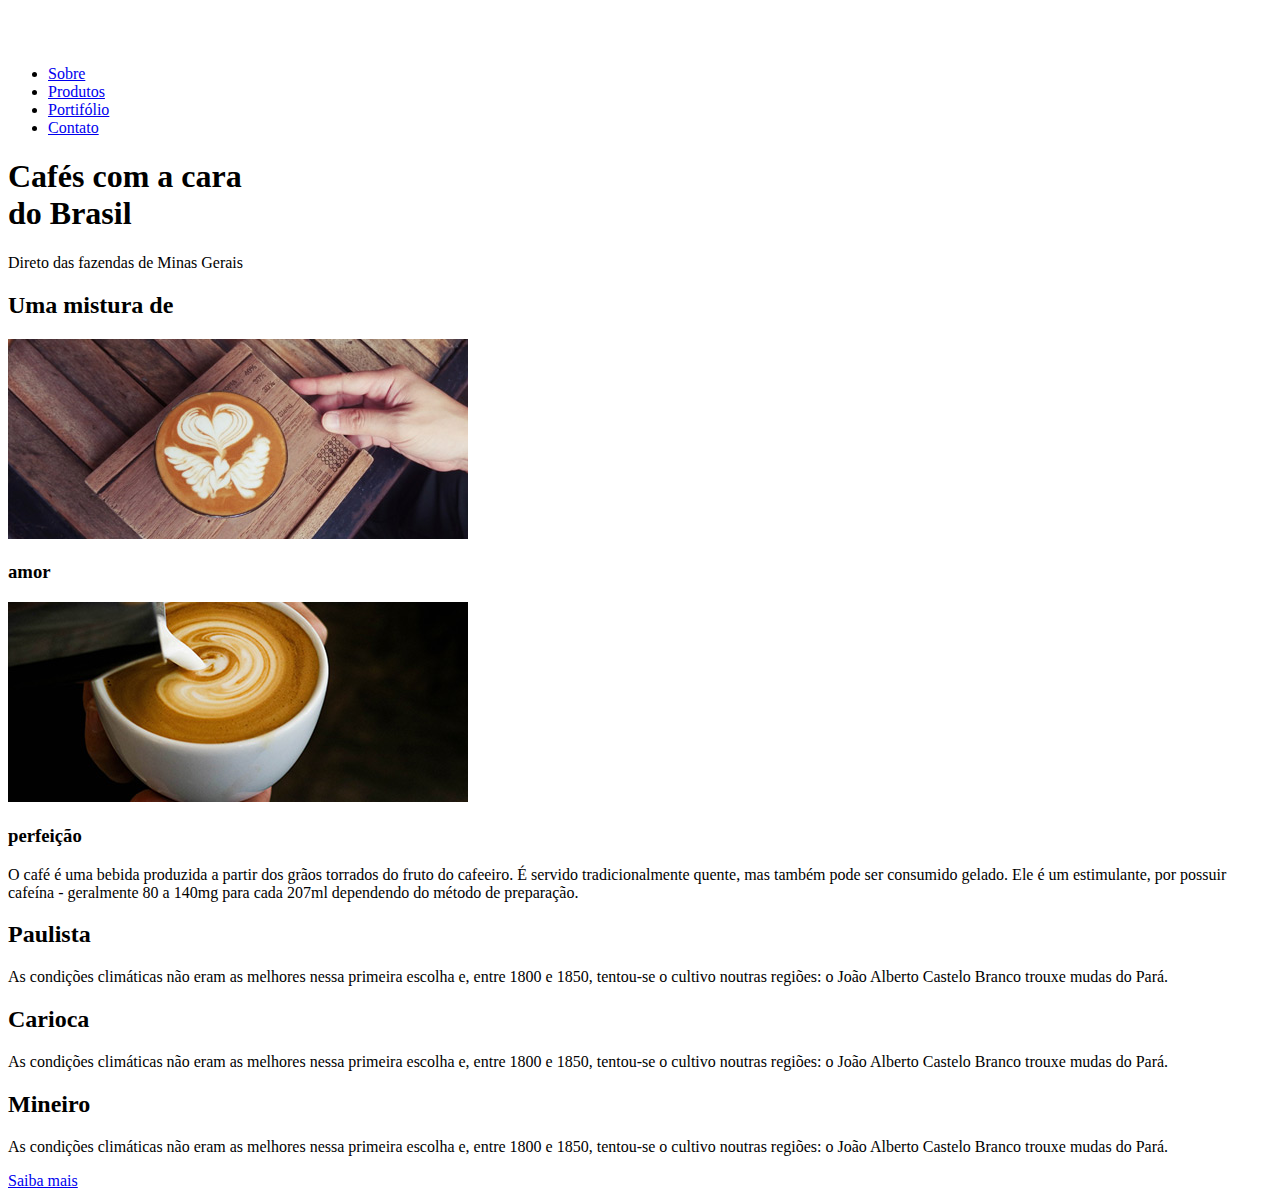
==== index.html @ f35e3384 "feat: aula 01 - create first part of html structure" ====
<!DOCTYPE html>
<html lang="pt-br">
  <head>
    <meta charset="UTF-8" />
    <meta
      name="viewport"
      content="width=device-width, initial-scale=1.0, shrink-to-fit=no"
    />
    <link rel="stylesheet" type="text/css" href="css/style.css" />
    <title>Document</title>
  </head>
  <body>
    <header>
      <div>
        <a href="#"><img src="img/brafe.png" alt="Brafé" /></a>
      </div>
      <nav>
        <ul>
          <li><a href="#">Sobre</a></li>
          <li><a href="#">Produtos</a></li>
          <li><a href="#">Portifólio</a></li>
          <li><a href="#">Contato</a></li>
        </ul>
      </nav>
    </header>
    <main>
      <h1>
        Cafés com a cara<br />
        do Brasil
      </h1>
      <p>Direto das fazendas de Minas Gerais</p>
    </main>
    <section>
      <h2>Uma mistura de</h2>
      <div>
        <div>
          <img src="img/cafe-1.jpg" alt="" />
          <h3>amor</h3>
        </div>
        <div>
          <img src="img/cafe-2.jpg" alt="" />
          <h3>perfeição</h3>
        </div>
      </div>
      <p>
        O café é uma bebida produzida a partir dos grãos torrados do fruto do
        cafeeiro. É servido tradicionalmente quente, mas também pode ser
        consumido gelado. Ele é um estimulante, por possuir cafeína - geralmente
        80 a 140mg para cada 207ml dependendo do método de preparação.
      </p>
    </section>
    <section>
      <div>
        <div>
          <h2>Paulista</h2>
          <p>
            As condições climáticas não eram as melhores nessa primeira escolha
            e, entre 1800 e 1850, tentou-se o cultivo noutras regiões: o João
            Alberto Castelo Branco trouxe mudas do Pará.
          </p>
        </div>
        <div>
          <h2>Carioca</h2>
          <p>
            As condições climáticas não eram as melhores nessa primeira escolha
            e, entre 1800 e 1850, tentou-se o cultivo noutras regiões: o João
            Alberto Castelo Branco trouxe mudas do Pará.
          </p>
        </div>
        <div>
          <h2>Mineiro</h2>
          <p>
            As condições climáticas não eram as melhores nessa primeira escolha
            e, entre 1800 e 1850, tentou-se o cultivo noutras regiões: o João
            Alberto Castelo Branco trouxe mudas do Pará.
          </p>
        </div>
      </div>
      <a href="#">Saiba mais</a>
    </section>
  </body>
</html>
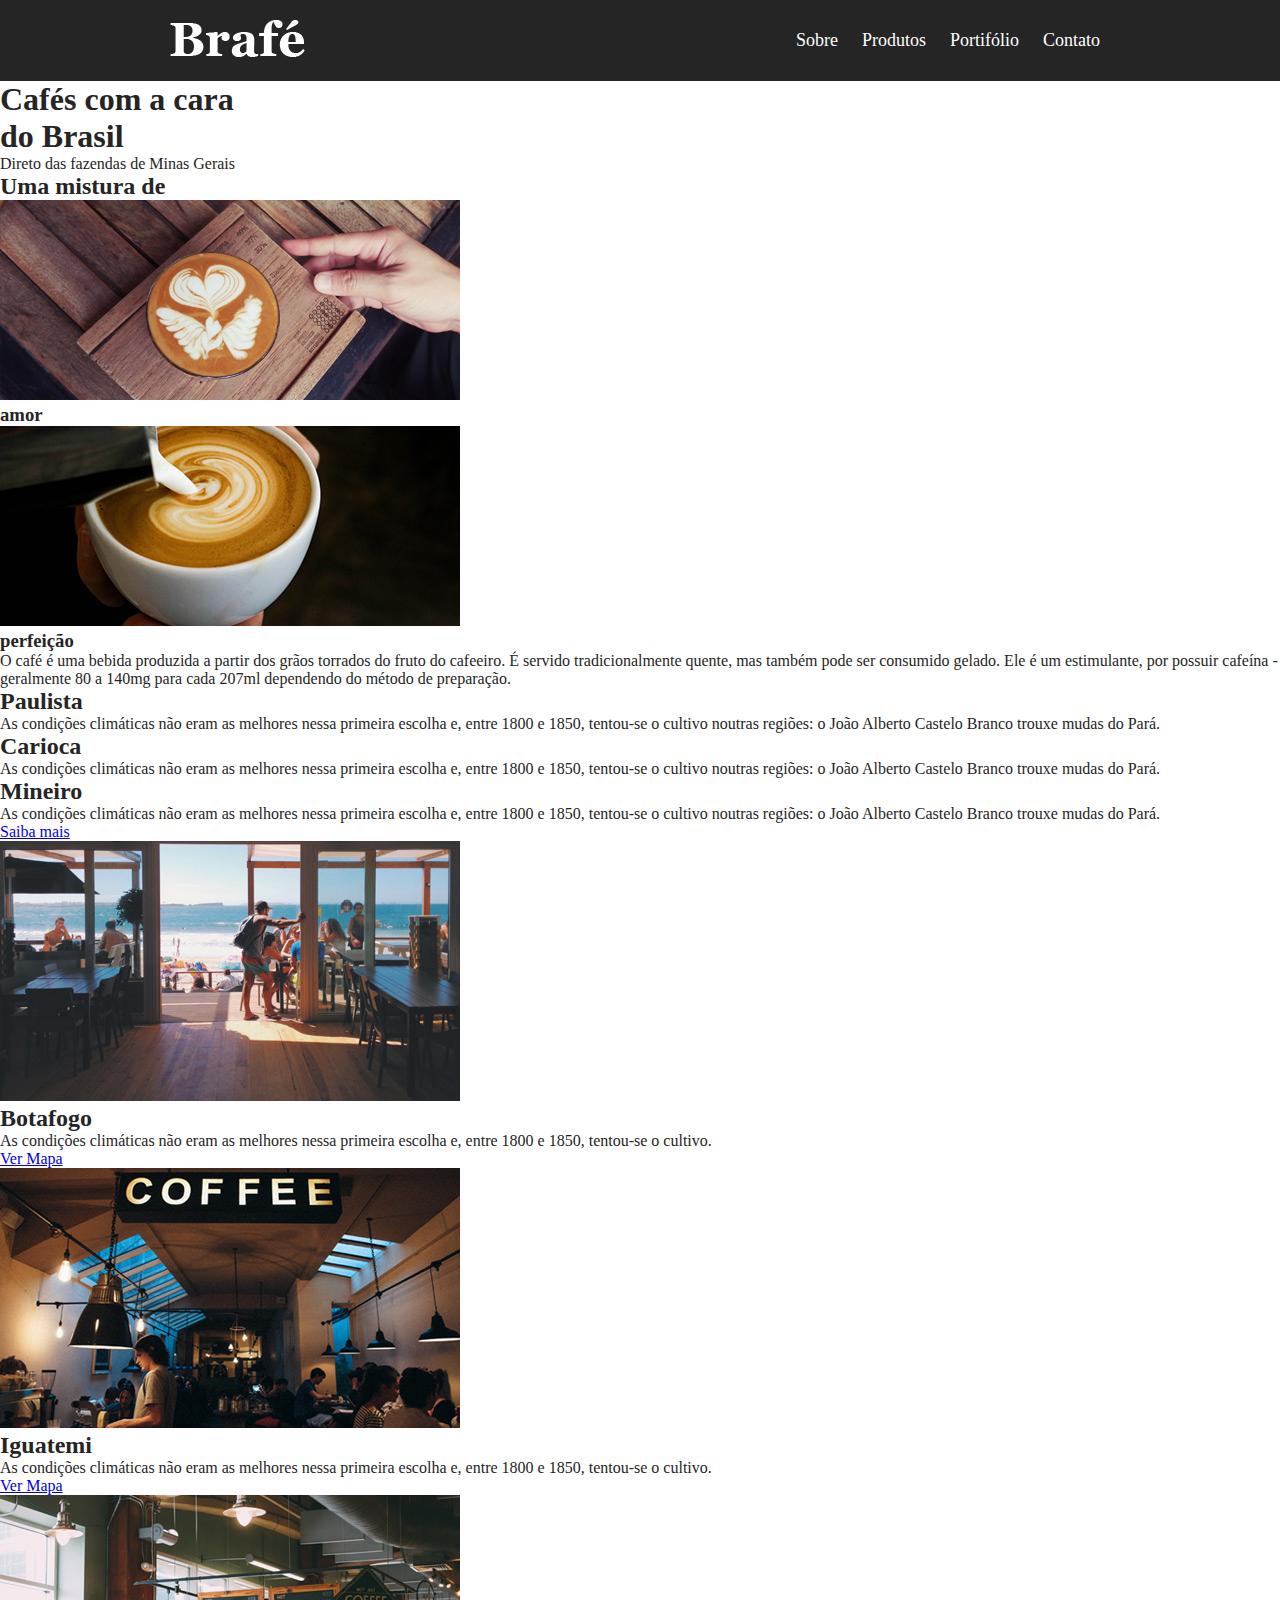
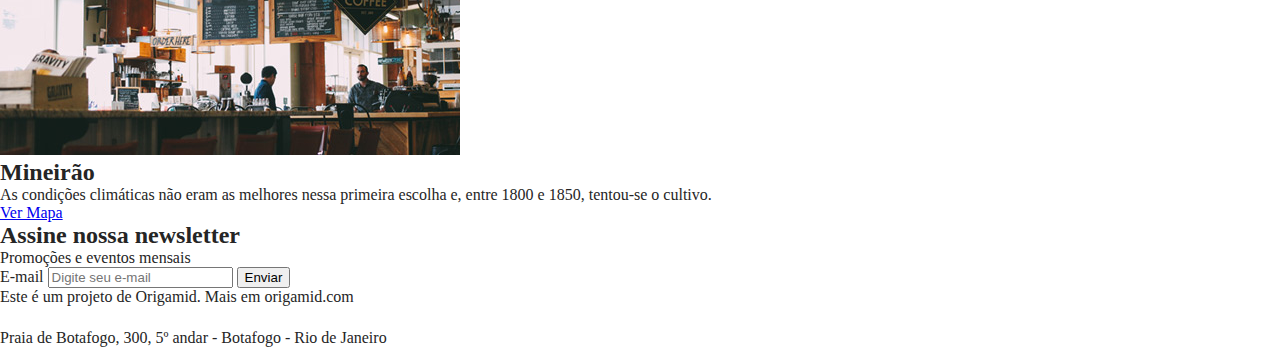
==== commit bbd89763: "aula 02 e 03 - add css reset and menu nav" ====
--- a/index.html
+++ b/index.html
@@ -6,22 +6,24 @@
       name="viewport"
       content="width=device-width, initial-scale=1.0, shrink-to-fit=no"
     />
-    <link rel="stylesheet" type="text/css" href="css/style.css" />
+    <link rel="stylesheet" type="text/css" href="./css/style.css" />
     <title>Document</title>
   </head>
   <body>
-    <header>
-      <div>
-        <a href="#"><img src="img/brafe.png" alt="Brafé" /></a>
+    <header class="menu">
+      <div class="menu-container">
+        <a href="#" class="menu-logo"
+          ><img src="img/brafe.png" alt="Brafé"
+        /></a>
+        <nav class="menu-nav">
+          <ul>
+            <li><a href="#">Sobre</a></li>
+            <li><a href="#">Produtos</a></li>
+            <li><a href="#">Portifólio</a></li>
+            <li><a href="#">Contato</a></li>
+          </ul>
+        </nav>
       </div>
-      <nav>
-        <ul>
-          <li><a href="#">Sobre</a></li>
-          <li><a href="#">Produtos</a></li>
-          <li><a href="#">Portifólio</a></li>
-          <li><a href="#">Contato</a></li>
-        </ul>
-      </nav>
     </header>
     <main>
       <h1>
@@ -78,5 +80,63 @@
       </div>
       <a href="#">Saiba mais</a>
     </section>
+    <section>
+      <div>
+        <img src="img/botafogo.jpg" alt="Brafé unidade Botafogo" />
+        <div>
+          <h2>Botafogo</h2>
+          <p>
+            As condições climáticas não eram as melhores nessa primeira escolha
+            e, entre 1800 e 1850, tentou-se o cultivo.
+          </p>
+          <a href="#">Ver Mapa</a>
+        </div>
+      </div>
+      <div>
+        <img src="img/iguatemi.jpg" alt="Brafé unidade Iguatemi" />
+        <div>
+          <h2>Iguatemi</h2>
+          <p>
+            As condições climáticas não eram as melhores nessa primeira escolha
+            e, entre 1800 e 1850, tentou-se o cultivo.
+          </p>
+          <a href="#">Ver Mapa</a>
+        </div>
+      </div>
+      <div>
+        <img src="img/mineirao.jpg" alt="Brafé unidade Mineirão" />
+        <div>
+          <h2>Mineirão</h2>
+          <p>
+            As condições climáticas não eram as melhores nessa primeira escolha
+            e, entre 1800 e 1850, tentou-se o cultivo.
+          </p>
+          <a href="#">Ver Mapa</a>
+        </div>
+      </div>
+    </section>
+    <section>
+      <div>
+        <div>
+          <h2>Assine nossa newsletter</h2>
+          <p>Promoções e eventos mensais</p>
+        </div>
+        <form>
+          <label>E-mail</label>
+          <input type="text" placeholder="Digite seu e-mail" />
+          <button type="submit">Enviar</button>
+        </form>
+      </div>
+    </section>
+
+    <footer>
+      <div>
+        <p>
+          Este é um projeto de Origamid. Mais em origamid.com <br />
+          Praia de Botafogo, 300, 5º andar - Botafogo - Rio de Janeiro
+          <img src="img/brafe.png" alt="Brafé" />
+        </p>
+      </div>
+    </footer>
   </body>
 </html>
--- a/css/style.css
+++ b/css/style.css
@@ -0,0 +1,56 @@
+/* Reset */
+body,
+h1,
+h2,
+h3,
+p,
+ul {
+  padding: 0;
+  margin: 0;
+}
+
+body {
+  font-family: Georgia, serif;
+  color: #252525;
+}
+
+.menu {
+  background: #252525;
+  padding: 20px 0;
+}
+
+.menu-container {
+  max-width: 960px;
+  margin: 0 auto;
+}
+
+/* Clearfix */
+.menu-container::after,
+.menu-container::before {
+  content: "";
+  display: table;
+  clear: both;
+}
+
+a.menu-logo {
+  display: block;
+  float: left;
+  margin-left: 10px;
+}
+
+.menu-nav {
+  float: right;
+  margin-right: 10px;
+}
+
+.menu-nav li {
+  display: inline-block;
+}
+
+.menu-nav a {
+  display: block;
+  padding: 10px;
+  text-decoration: none;
+  color: #fff;
+  font-size: 1.125em;
+}
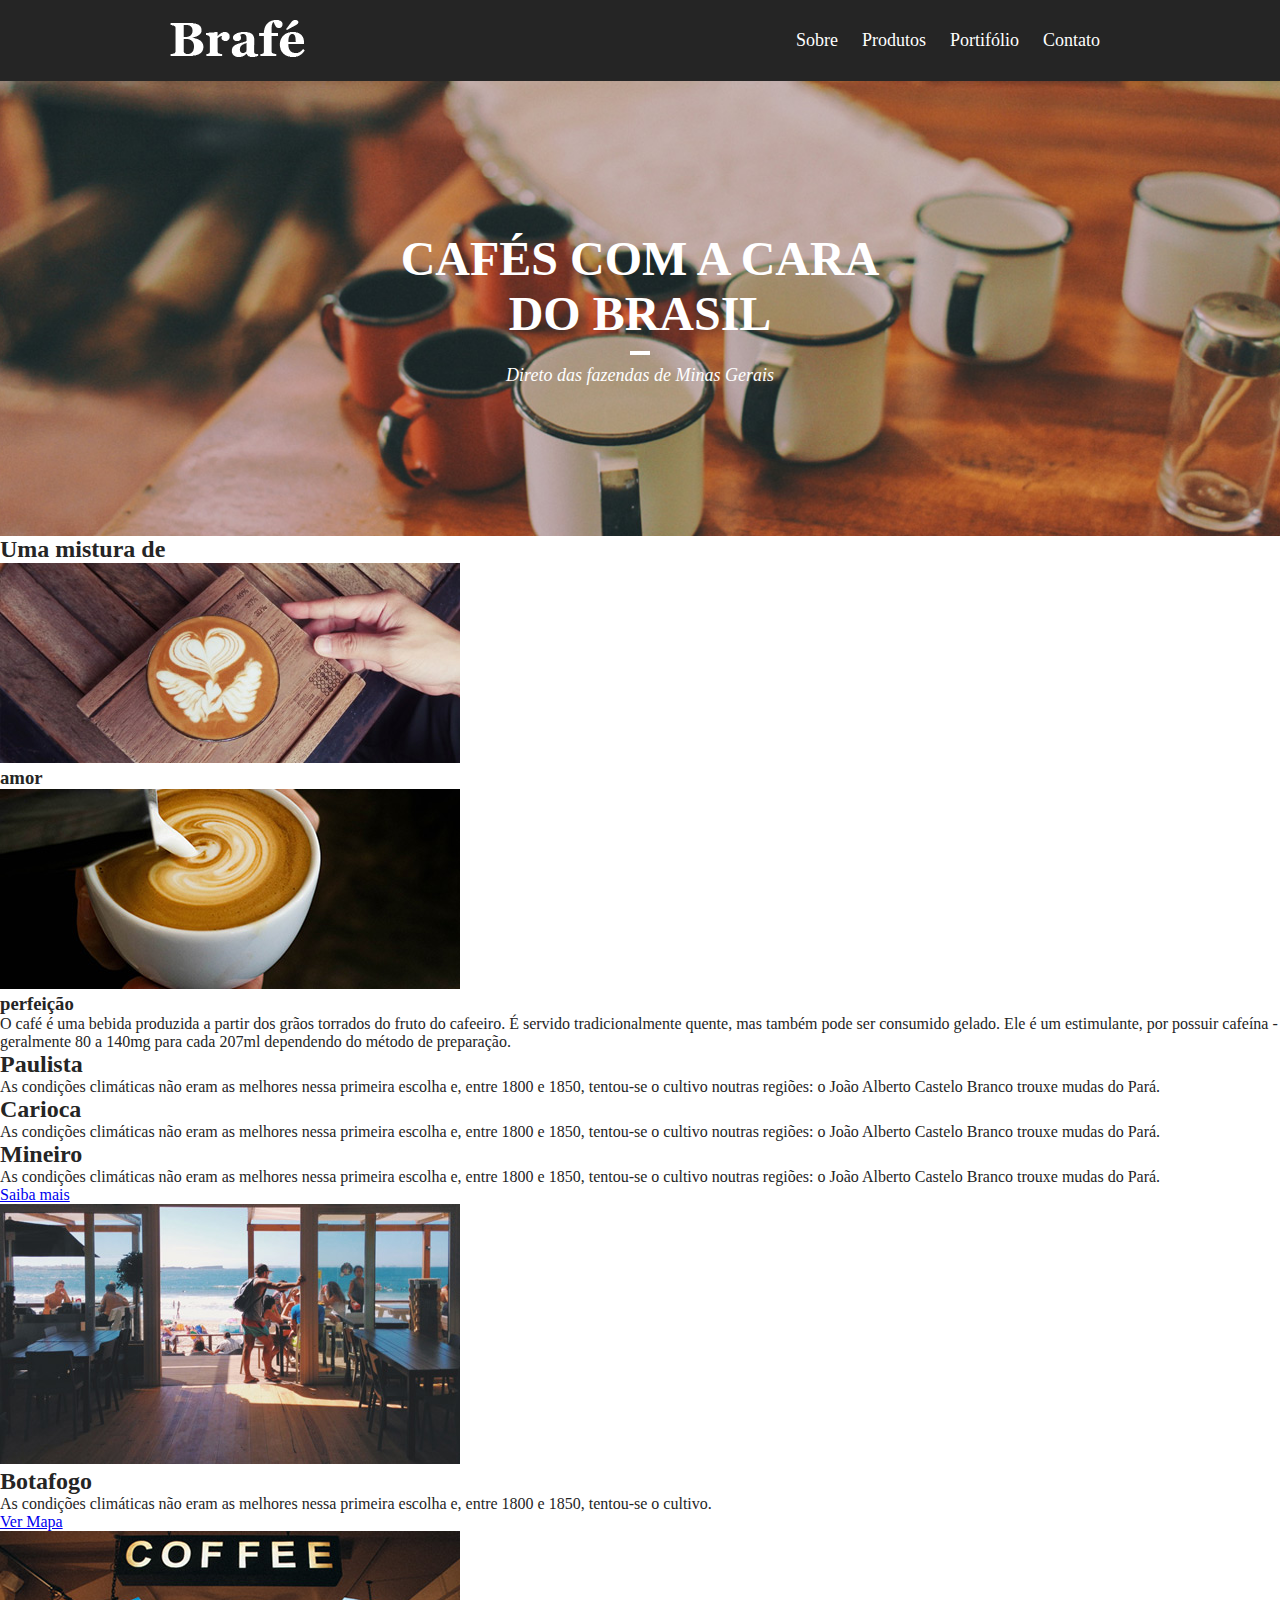
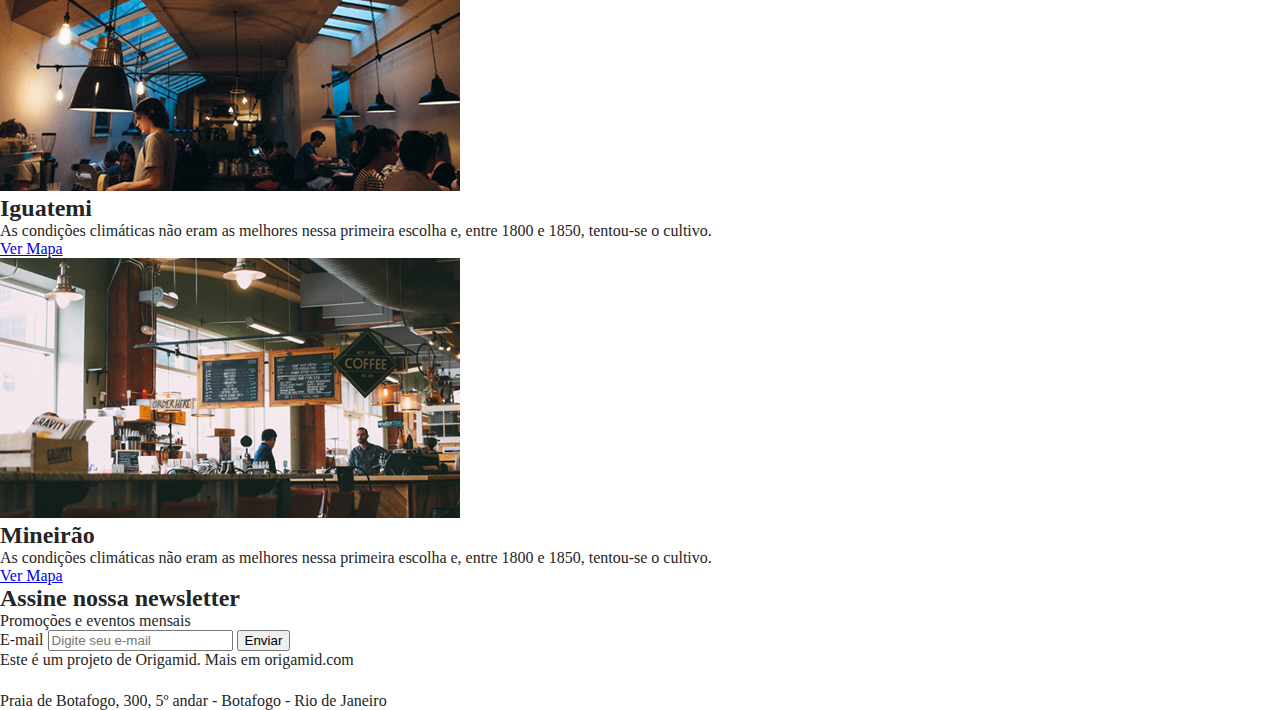
==== commit 467165a9: "aula 04 - add intro css" ====
--- a/index.html
+++ b/index.html
@@ -25,7 +25,7 @@
         </nav>
       </div>
     </header>
-    <main>
+    <main class="intro">
       <h1>
         Cafés com a cara<br />
         do Brasil
--- a/css/style.css
+++ b/css/style.css
@@ -13,6 +13,8 @@
   font-family: Georgia, serif;
   color: #252525;
 }
+
+/* Menu */
 
 .menu {
   background: #252525;
@@ -54,3 +56,32 @@
   color: #fff;
   font-size: 1.125em;
 }
+
+/* Intro */
+
+.intro {
+  background: url("../img/bg-intro.jpg") no-repeat center center;
+  background-size: cover;
+  padding: 150px 0;
+  text-align: center;
+  color: #fff;
+}
+
+.intro h1 {
+  text-transform: uppercase;
+  font-size: 3em;
+}
+
+.intro h1::after {
+  content: "";
+  display: block;
+  width: 20px;
+  height: 4px;
+  background: #fff;
+  margin: 10px auto;
+}
+
+.intro p {
+  font-style: italic;
+  font-size: 1.125em;
+}
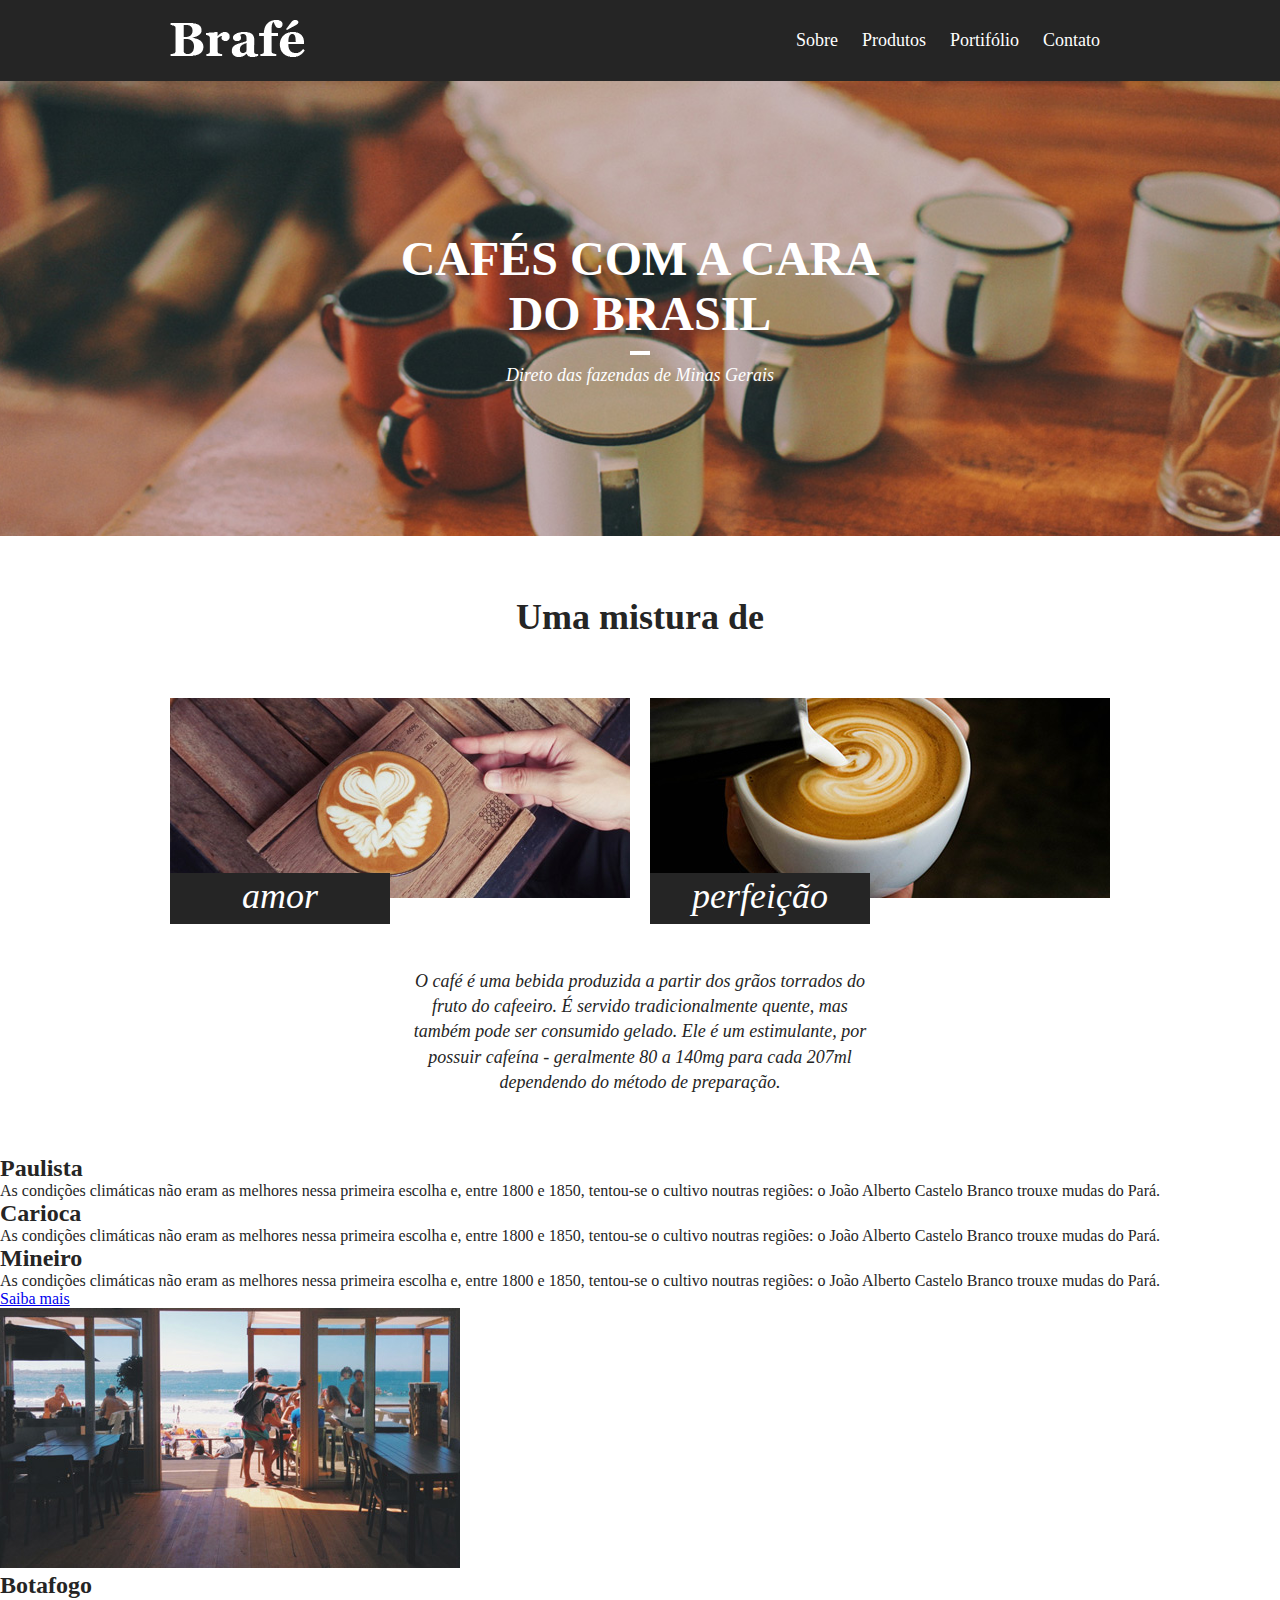
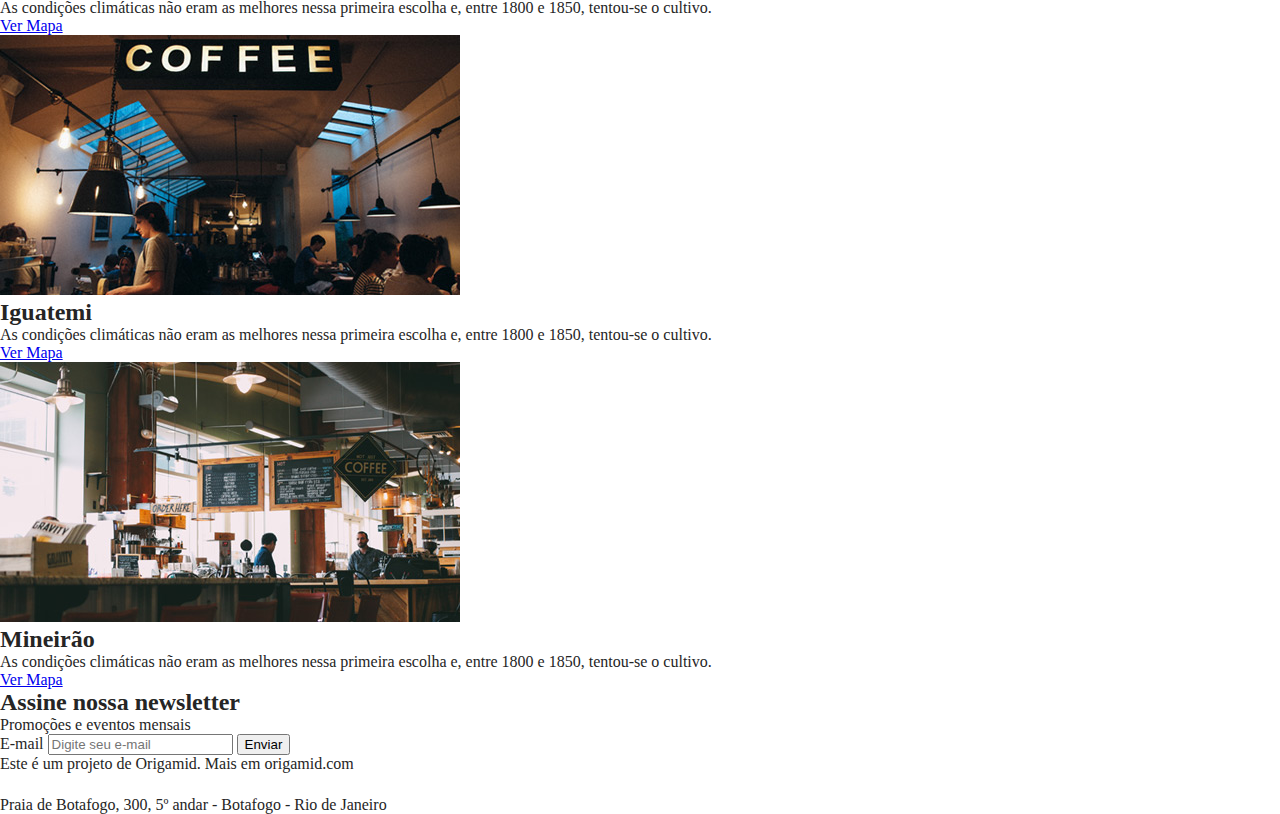
==== commit d8cc24ae: "aula 05 - add sobre css" ====
--- a/index.html
+++ b/index.html
@@ -32,14 +32,14 @@
       </h1>
       <p>Direto das fazendas de Minas Gerais</p>
     </main>
-    <section>
+    <section class="sobre">
       <h2>Uma mistura de</h2>
-      <div>
-        <div>
+      <div class="sobre-container">
+        <div class="sobre-item">
           <img src="img/cafe-1.jpg" alt="" />
           <h3>amor</h3>
         </div>
-        <div>
+        <div class="sobre-item">
           <img src="img/cafe-2.jpg" alt="" />
           <h3>perfeição</h3>
         </div>
--- a/css/style.css
+++ b/css/style.css
@@ -85,3 +85,62 @@
   font-style: italic;
   font-size: 1.125em;
 }
+
+/* Sobre */
+
+.sobre {
+  margin: 60px 0;
+}
+
+.sobre-container {
+  max-width: 960px;
+  margin: 0 auto;
+}
+
+/* Clearfix */
+.sobre-container::after,
+.sobre-container::before {
+  content: "";
+  display: table;
+  clear: both;
+}
+
+.sobre h2 {
+  text-align: center;
+  font-size: 2.25em;
+  margin-bottom: 60px;
+}
+
+.sobre-item {
+  width: 460px;
+  float: left;
+  margin: 0 10px;
+}
+
+.sobre-item img {
+  display: block;
+  max-width: 100%;
+}
+
+.sobre-item h3 {
+  font-size: 2.25em;
+  line-height: 1em;
+  background: #252525;
+  width: 220px;
+  color: #fff;
+  font-style: italic;
+  font-weight: normal;
+  text-align: center;
+  padding: 5px 0 10px 0;
+  top: -25px;
+  position: relative;
+}
+
+.sobre > p {
+  font-size: 1.125em;
+  line-height: 1.4em;
+  font-style: italic;
+  text-align: center;
+  margin: 20px auto;
+  max-width: 460px;
+}
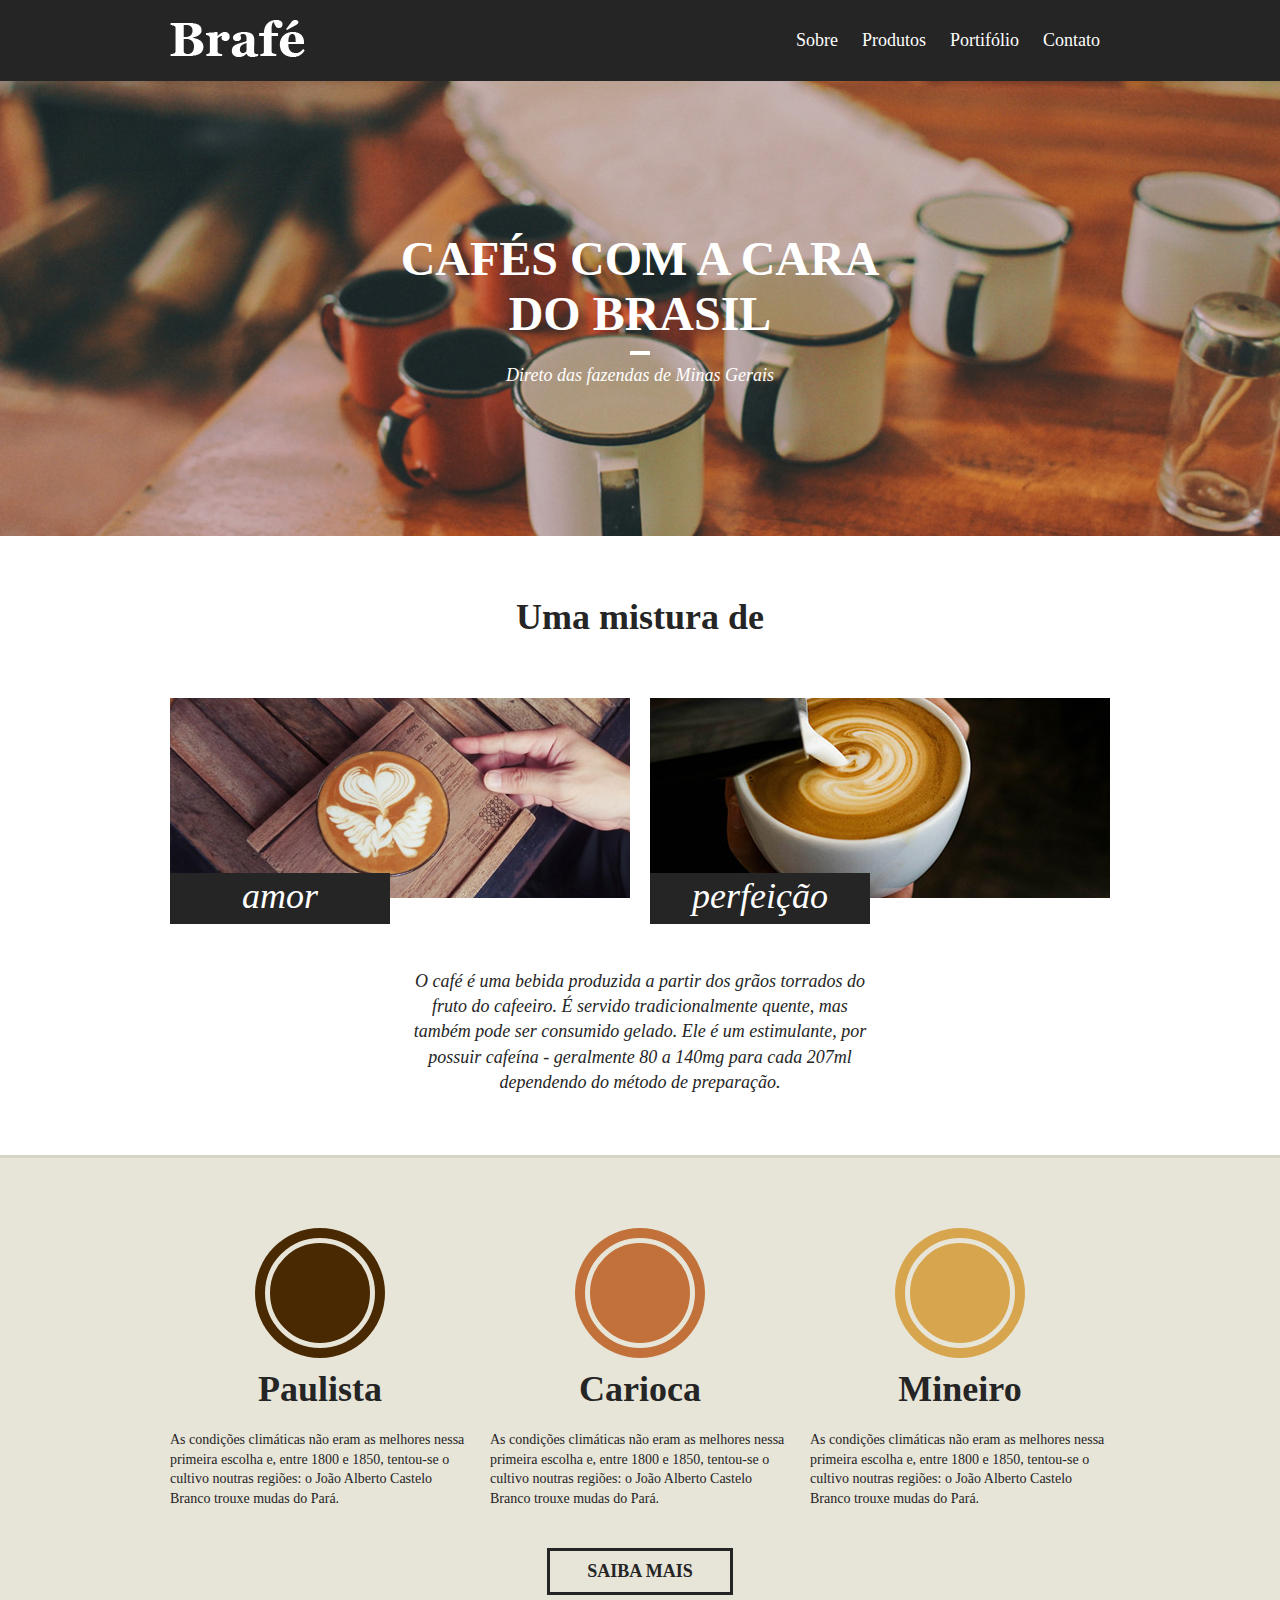
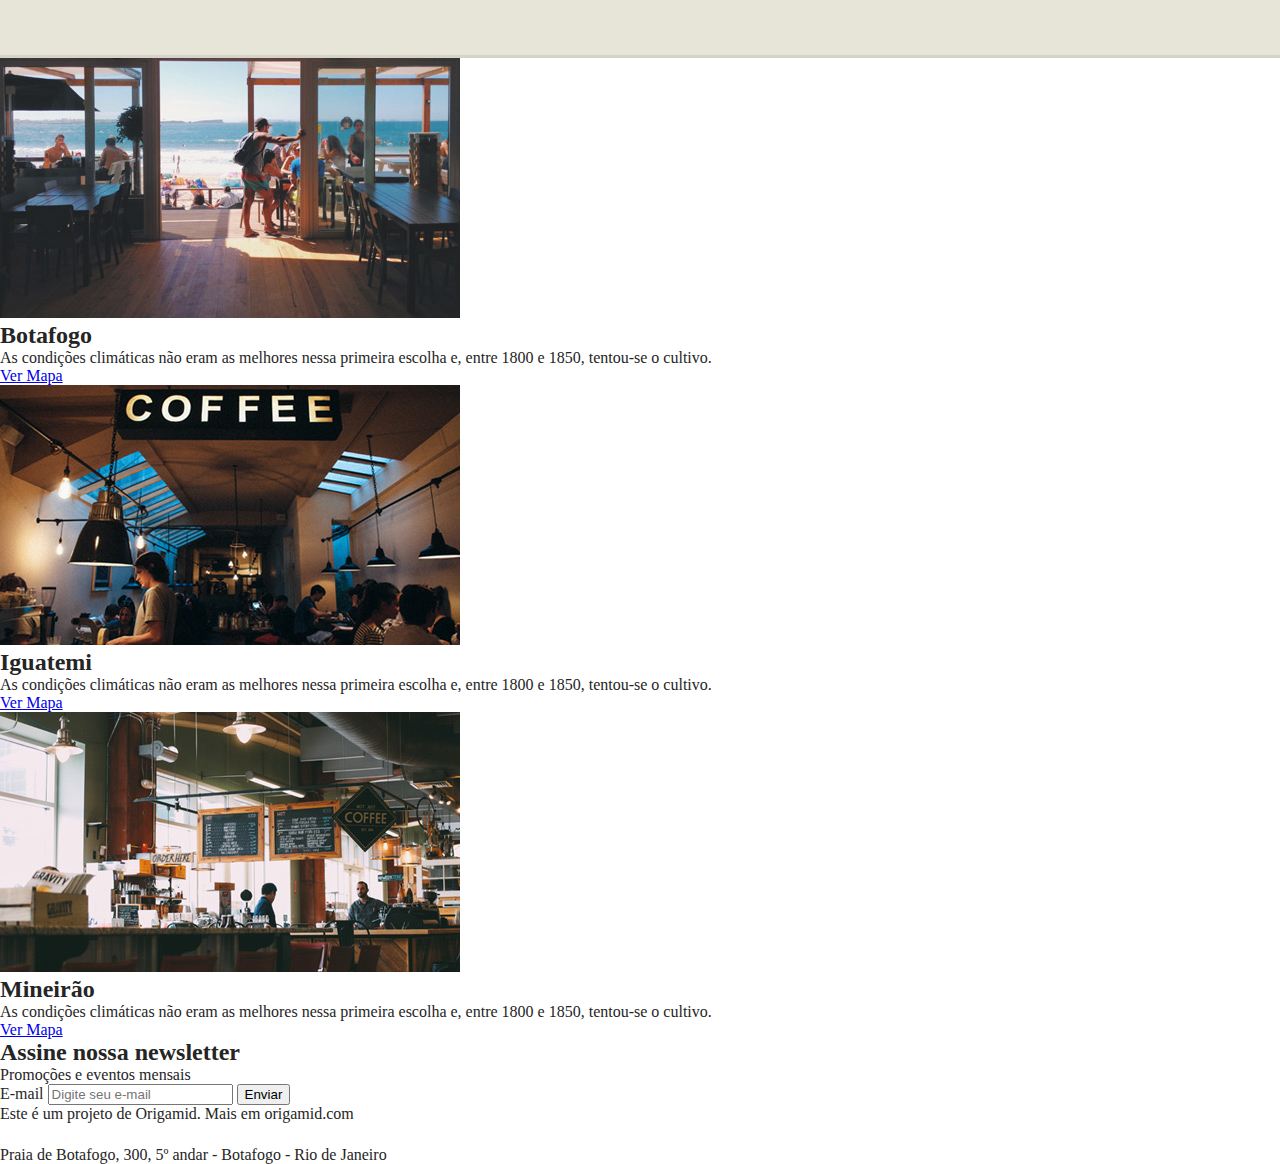
==== commit 1553d626: "aula 06 - add produtos css" ====
--- a/index.html
+++ b/index.html
@@ -7,7 +7,7 @@
       content="width=device-width, initial-scale=1.0, shrink-to-fit=no"
     />
     <link rel="stylesheet" type="text/css" href="./css/style.css" />
-    <title>Document</title>
+    <title>Brafé - Cafeteria Carioca</title>
   </head>
   <body>
     <header class="menu">
@@ -51,26 +51,26 @@
         80 a 140mg para cada 207ml dependendo do método de preparação.
       </p>
     </section>
-    <section>
-      <div>
-        <div>
-          <h2>Paulista</h2>
+    <section class="produtos">
+      <div class="produtos-container">
+        <div class="produtos-item">
+          <h2 class="produtos-paulista">Paulista</h2>
           <p>
             As condições climáticas não eram as melhores nessa primeira escolha
             e, entre 1800 e 1850, tentou-se o cultivo noutras regiões: o João
             Alberto Castelo Branco trouxe mudas do Pará.
           </p>
         </div>
-        <div>
-          <h2>Carioca</h2>
+        <div class="produtos-item">
+          <h2 class="produtos-carioca">Carioca</h2>
           <p>
             As condições climáticas não eram as melhores nessa primeira escolha
             e, entre 1800 e 1850, tentou-se o cultivo noutras regiões: o João
             Alberto Castelo Branco trouxe mudas do Pará.
           </p>
         </div>
-        <div>
-          <h2>Mineiro</h2>
+        <div class="produtos-item">
+          <h2 class="produtos-mineiro">Mineiro</h2>
           <p>
             As condições climáticas não eram as melhores nessa primeira escolha
             e, entre 1800 e 1850, tentou-se o cultivo noutras regiões: o João
@@ -78,7 +78,7 @@
           </p>
         </div>
       </div>
-      <a href="#">Saiba mais</a>
+      <a href="#" class="produtos-btn">Saiba mais</a>
     </section>
     <section>
       <div>
--- a/css/style.css
+++ b/css/style.css
@@ -144,3 +144,79 @@
   margin: 20px auto;
   max-width: 460px;
 }
+
+/* Produtos */
+
+.produtos {
+  background: #e7e4d8;
+  padding: 60px 0;
+  border-top: solid 3px #d6d3c8;
+  border-bottom: solid 3px #d6d3c8;
+}
+
+.produtos-container {
+  max-width: 960px;
+  margin: 0 auto;
+}
+
+.produtos-container::before,
+.produtos-container::after {
+  content: "";
+  display: table;
+  clear: both;
+}
+
+.produtos-item {
+  width: 300px;
+  float: left;
+  margin: 0 10px 20px 10px;
+}
+
+.produtos-item h2 {
+  text-align: center;
+  font-size: 2.25em;
+  margin-bottom: 20px;
+}
+
+.produtos-item h2::before {
+  content: "";
+  display: block;
+  width: 100px;
+  height: 100px;
+  background: currentColor;
+  border-radius: 50%;
+  margin: 20px auto;
+  border: 5px solid #e7e4d8;
+  box-shadow: 0 0 0 10px currentColor;
+}
+
+h2.produtos-paulista::before {
+  color: #492901;
+}
+
+h2.produtos-carioca::before {
+  color: #c17139;
+}
+
+h2.produtos-mineiro::before {
+  color: #d7a54d;
+}
+
+.produtos-item p {
+  font-size: 0.875em;
+  line-height: 1.4em;
+}
+
+.produtos-btn {
+  width: 180px;
+  border: 3px solid;
+  color: #252525;
+  text-decoration: none;
+  display: block;
+  font-size: 1.125em;
+  font-weight: bold;
+  text-transform: uppercase;
+  text-align: center;
+  padding: 10px 0;
+  margin: 20px auto 0 auto;
+}
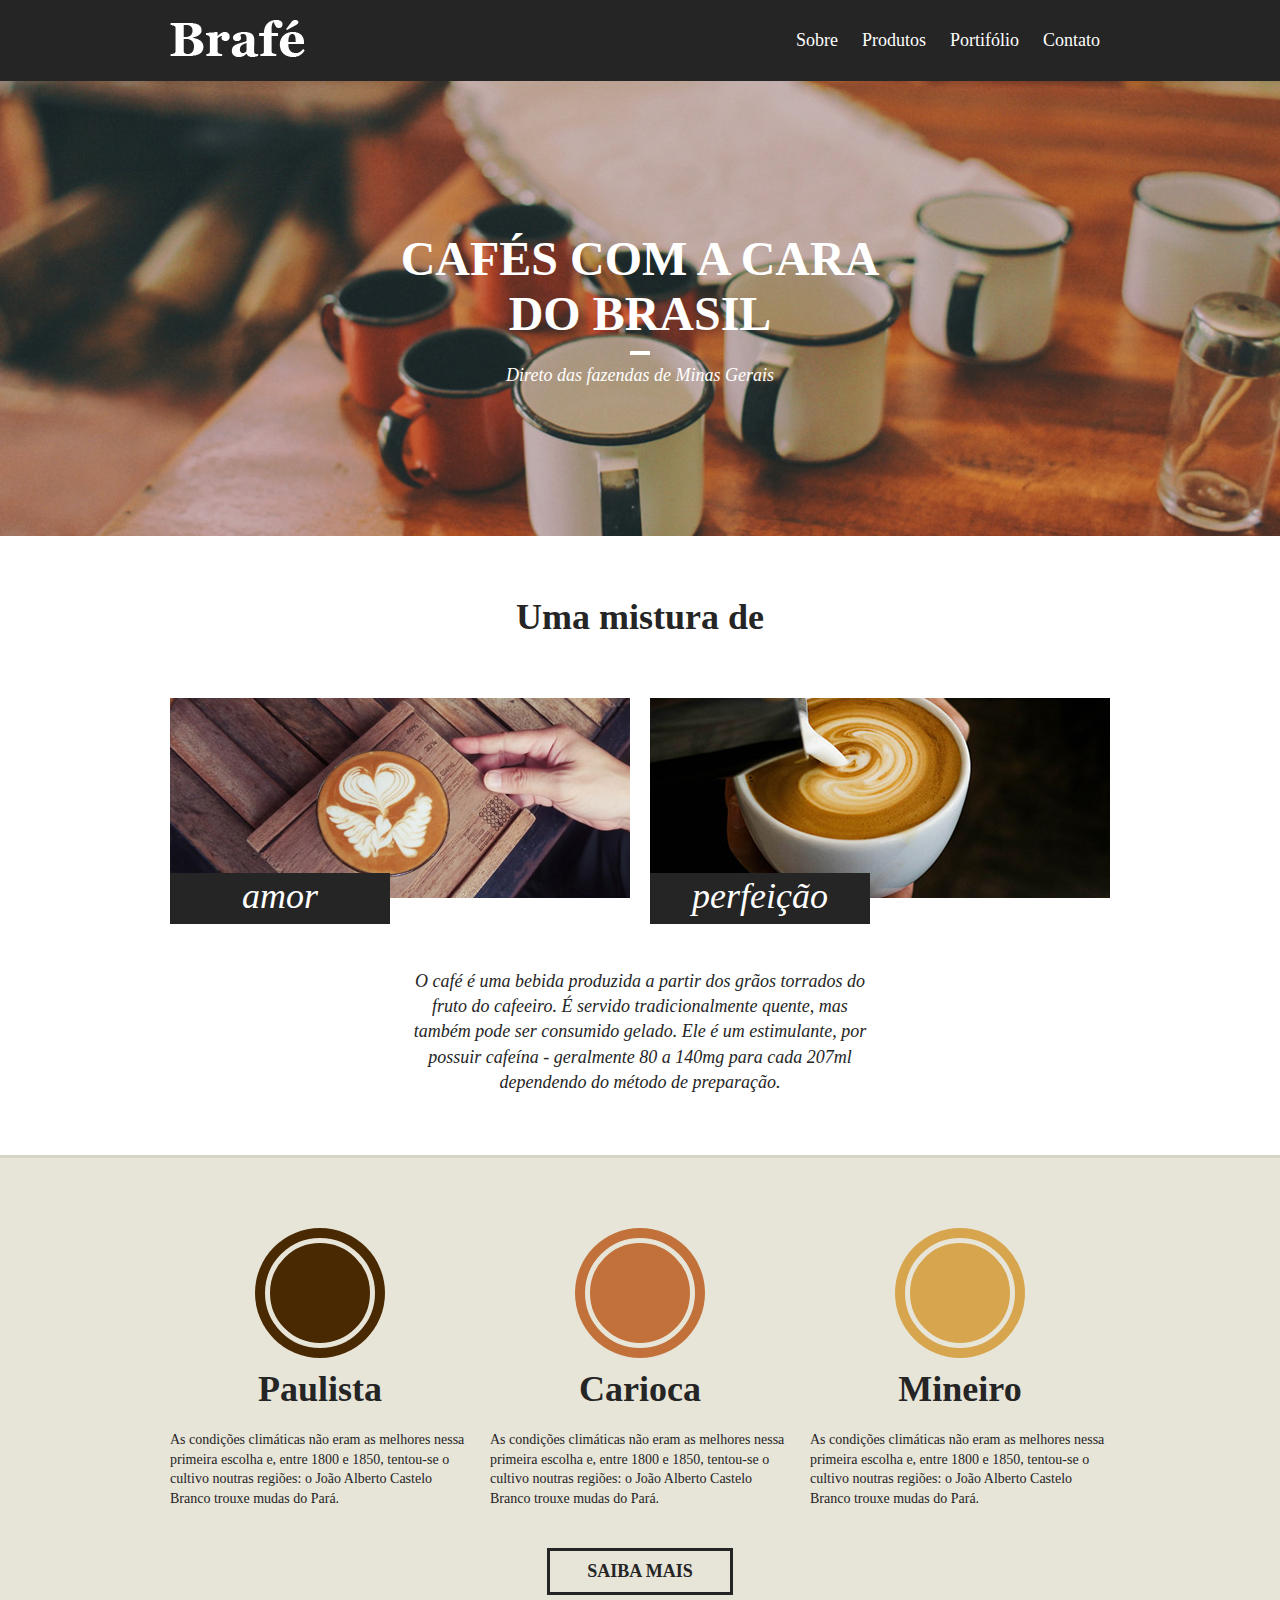
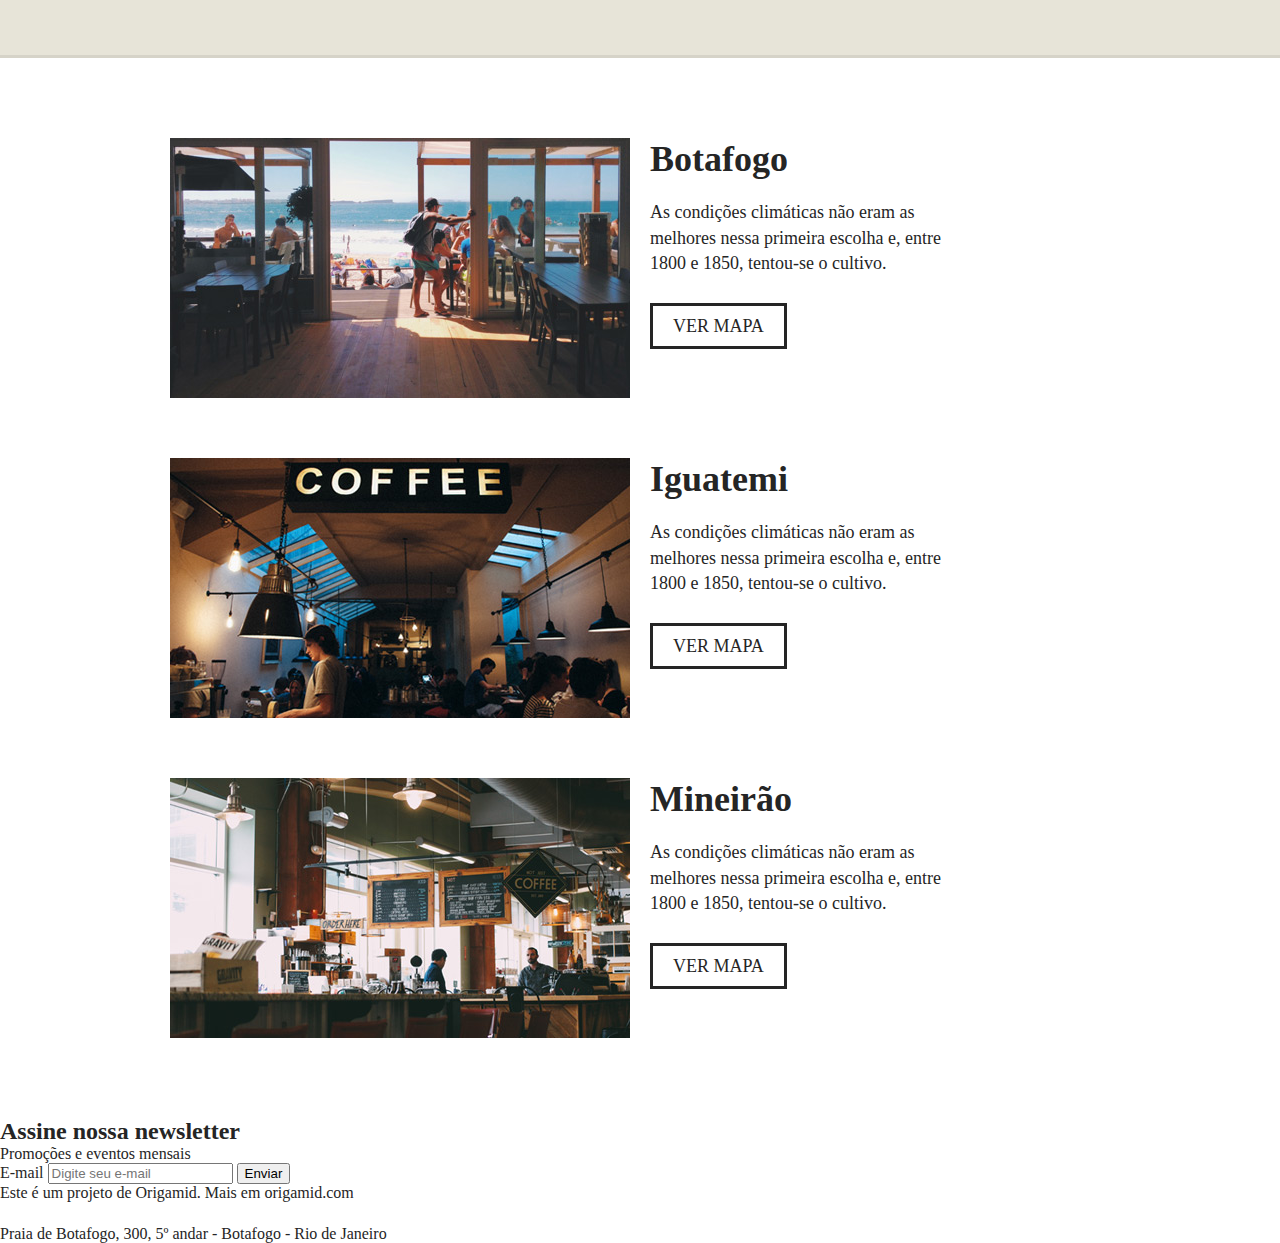
==== commit 277641fb: "aula 07 - add locais css" ====
--- a/index.html
+++ b/index.html
@@ -7,7 +7,7 @@
       content="width=device-width, initial-scale=1.0, shrink-to-fit=no"
     />
     <link rel="stylesheet" type="text/css" href="./css/style.css" />
-    <title>Brafé - Cafeteria Carioca</title>
+    <title>Brafé - Cafeteria do Brasil</title>
   </head>
   <body>
     <header class="menu">
@@ -80,8 +80,8 @@
       </div>
       <a href="#" class="produtos-btn">Saiba mais</a>
     </section>
-    <section>
-      <div>
+    <section class="locais">
+      <div class="locais-item">
         <img src="img/botafogo.jpg" alt="Brafé unidade Botafogo" />
         <div>
           <h2>Botafogo</h2>
@@ -92,7 +92,7 @@
           <a href="#">Ver Mapa</a>
         </div>
       </div>
-      <div>
+      <div class="locais-item">
         <img src="img/iguatemi.jpg" alt="Brafé unidade Iguatemi" />
         <div>
           <h2>Iguatemi</h2>
@@ -103,7 +103,7 @@
           <a href="#">Ver Mapa</a>
         </div>
       </div>
-      <div>
+      <div class="locais-item">
         <img src="img/mineirao.jpg" alt="Brafé unidade Mineirão" />
         <div>
           <h2>Mineirão</h2>
--- a/css/style.css
+++ b/css/style.css
@@ -220,3 +220,57 @@
   padding: 10px 0;
   margin: 20px auto 0 auto;
 }
+
+/* Locais */
+
+.locais {
+  max-width: 960px;
+  margin: 0 auto;
+  padding: 20px 0;
+}
+
+.locais-item {
+  clear: both;
+  margin: 60px auto;
+}
+
+.locais-item::after,
+.locais-item::before {
+  display: table;
+  content: "";
+  clear: both;
+}
+
+.locais-item img {
+  width: 460px;
+  display: block;
+  float: left;
+  margin: 0 10px;
+}
+
+.locais-item > div {
+  width: 460px;
+  float: left;
+  margin: 0 10px;
+}
+
+.locais-item h2 {
+  font-size: 2.25em;
+  margin-bottom: 20px;
+}
+
+.locais-item p {
+  font-size: 1.125em;
+  line-height: 1.4em;
+  max-width: 320px;
+  margin-bottom: 40px;
+}
+
+.locais-item a {
+  font-size: 1.125em;
+  text-transform: uppercase;
+  text-decoration: none;
+  border: 3px solid;
+  color: #252525;
+  padding: 10px 20px;
+}
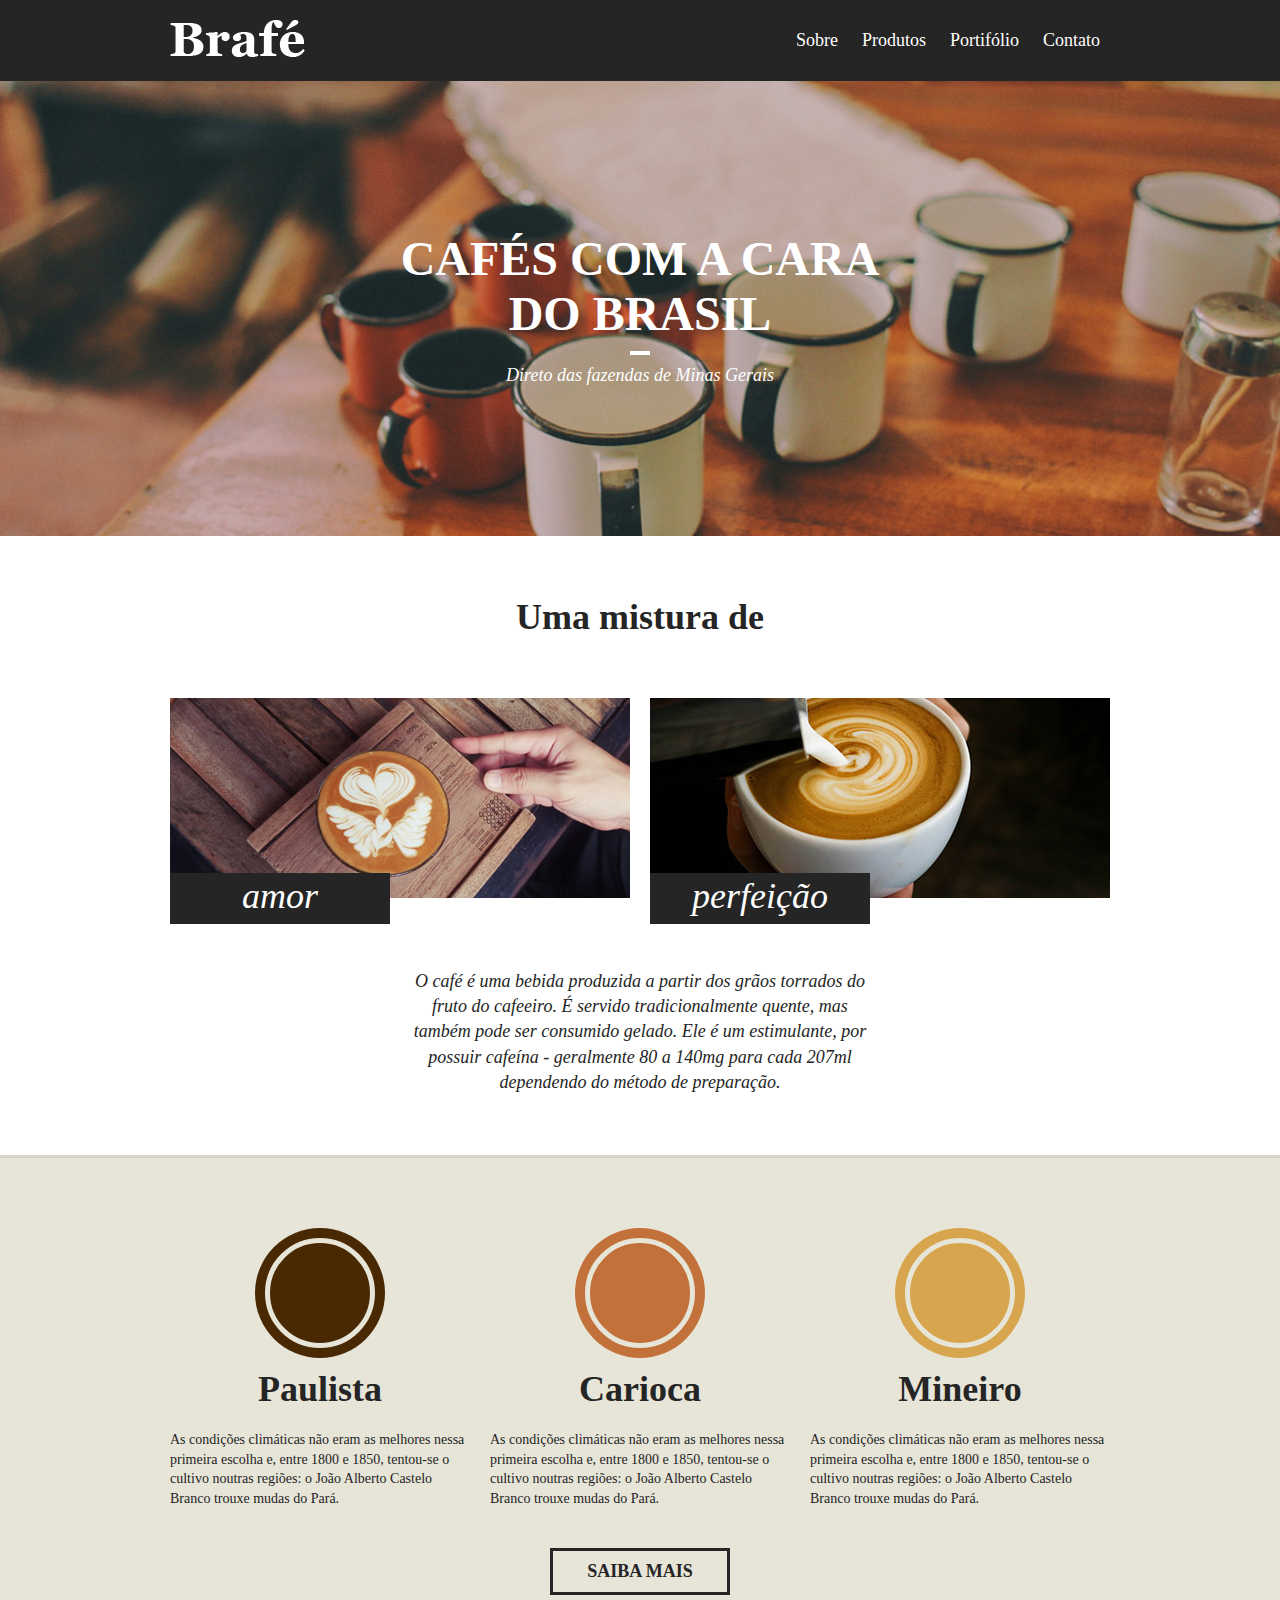
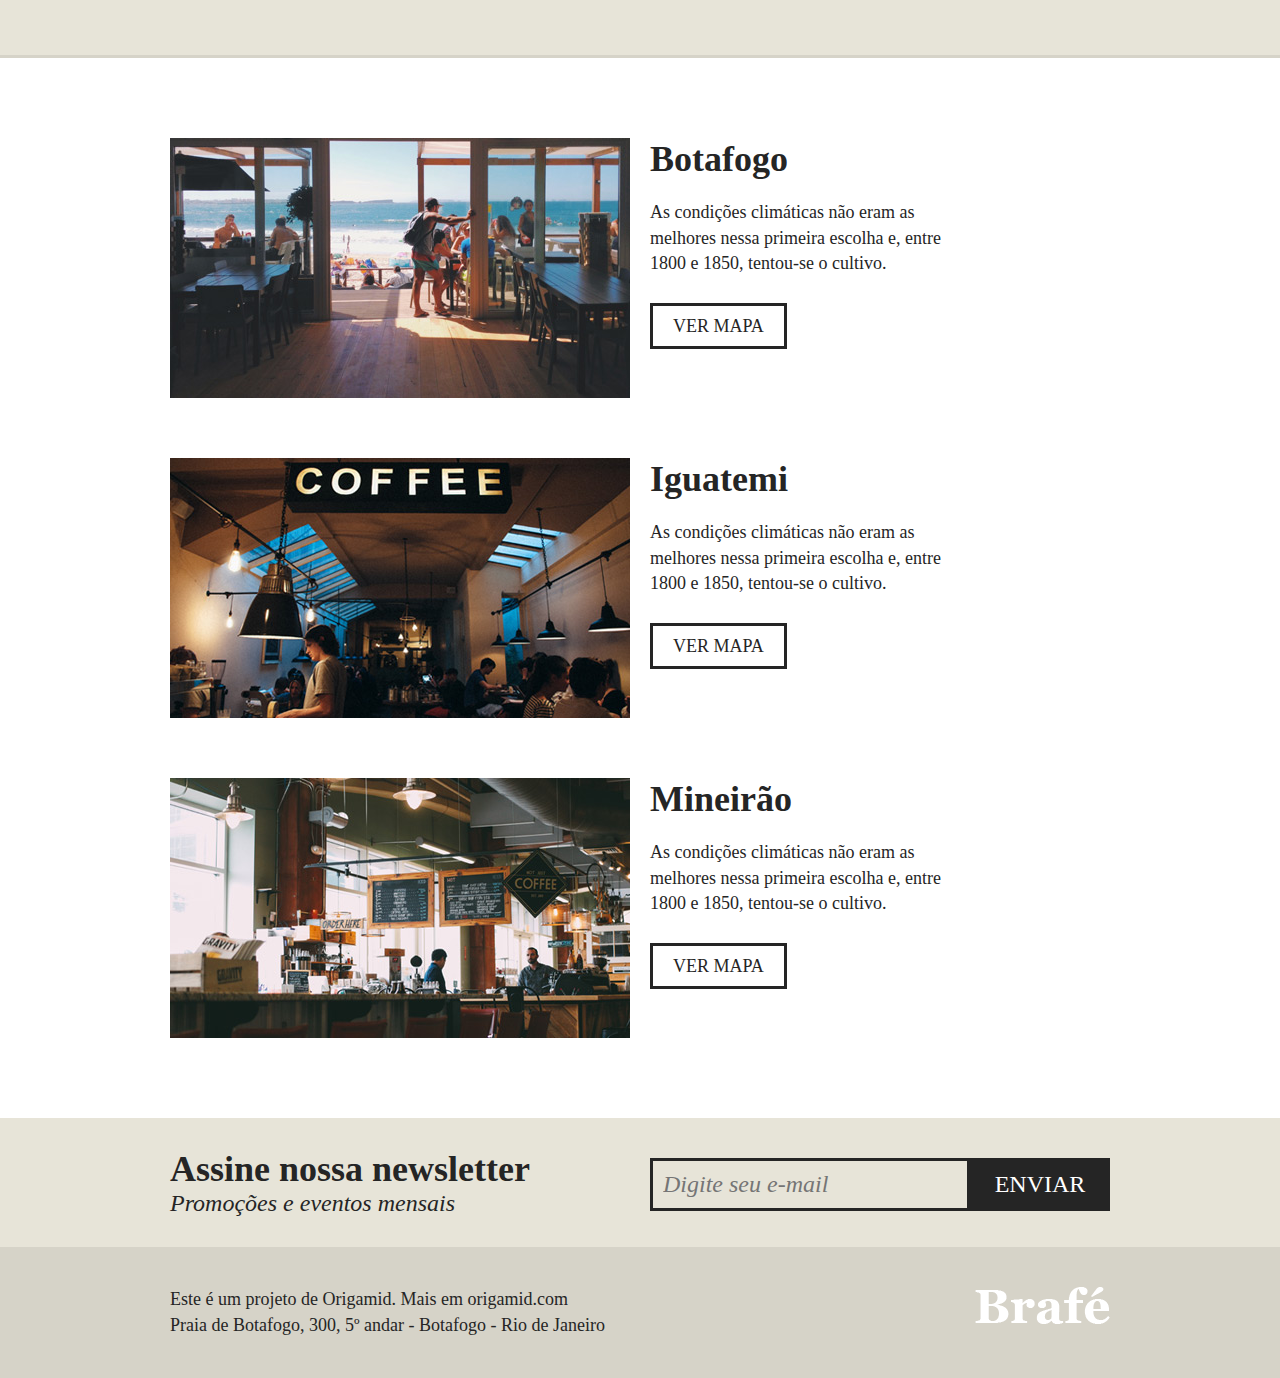
==== commit bf8abe04: "aula 08 - add footer css" ====
--- a/index.html
+++ b/index.html
@@ -115,9 +115,9 @@
         </div>
       </div>
     </section>
-    <section>
-      <div>
-        <div>
+    <section class="assine">
+      <div class="assine-container">
+        <div class="assine-info">
           <h2>Assine nossa newsletter</h2>
           <p>Promoções e eventos mensais</p>
         </div>
@@ -129,13 +129,13 @@
       </div>
     </section>
 
-    <footer>
-      <div>
+    <footer class="footer">
+      <div class="footer-container">
         <p>
           Este é um projeto de Origamid. Mais em origamid.com <br />
           Praia de Botafogo, 300, 5º andar - Botafogo - Rio de Janeiro
-          <img src="img/brafe.png" alt="Brafé" />
         </p>
+        <img src="img/brafe.png" alt="Brafé" />
       </div>
     </footer>
   </body>
--- a/css/style.css
+++ b/css/style.css
@@ -9,6 +9,10 @@
   margin: 0;
 }
 
+* {
+  box-sizing: border-box;
+}
+
 body {
   font-family: Georgia, serif;
   color: #252525;
@@ -274,3 +278,102 @@
   color: #252525;
   padding: 10px 20px;
 }
+
+/* Assine */
+
+.assine {
+  background: #e7e4d8;
+  padding: 30px 0;
+}
+
+.assine-container {
+  max-width: 960px;
+  margin: 0 auto;
+}
+
+.assine-container::after,
+.assine-container::before {
+  content: "";
+  display: table;
+  clear: both;
+}
+
+.assine-info {
+  width: 460px;
+  margin: 0 10px;
+  float: left;
+}
+
+.assine-info h2 {
+  font-size: 2.25em;
+}
+
+.assine-info p {
+  font-size: 1.5em;
+  font-style: italic;
+}
+
+.assine form {
+  width: 460px;
+  margin: 10px 10px 0 10px;
+  float: left;
+}
+
+.assine form label {
+  display: none;
+}
+
+.assine input {
+  width: 320px;
+  border: 3px solid #252525;
+  background: none;
+  font-size: 1.5em;
+  font-style: italic;
+  font-family: Georgia, serif;
+  padding: 10px;
+  float: left;
+}
+
+.assine button {
+  background: #252525;
+  border: none;
+  font-family: Georgia, serif;
+  text-transform: uppercase;
+  font-size: 1.5em;
+  width: 140px;
+  padding: 13px 0;
+  color: #fff;
+  cursor: pointer;
+}
+
+/* Footer */
+
+.footer {
+  background: #d6d3c8;
+  padding: 40px 0;
+}
+
+.footer-container {
+  max-width: 960px;
+  margin: 0 auto;
+}
+
+.footer-container::after,
+.footer-container::before {
+  content: "";
+  display: table;
+  clear: both;
+}
+
+.footer p {
+  float: left;
+  margin: 0 10px;
+  font-size: 1.125em;
+  line-height: 1.4em;
+}
+
+.footer img {
+  float: right;
+  margin: 0 10px;
+  display: block;
+}
